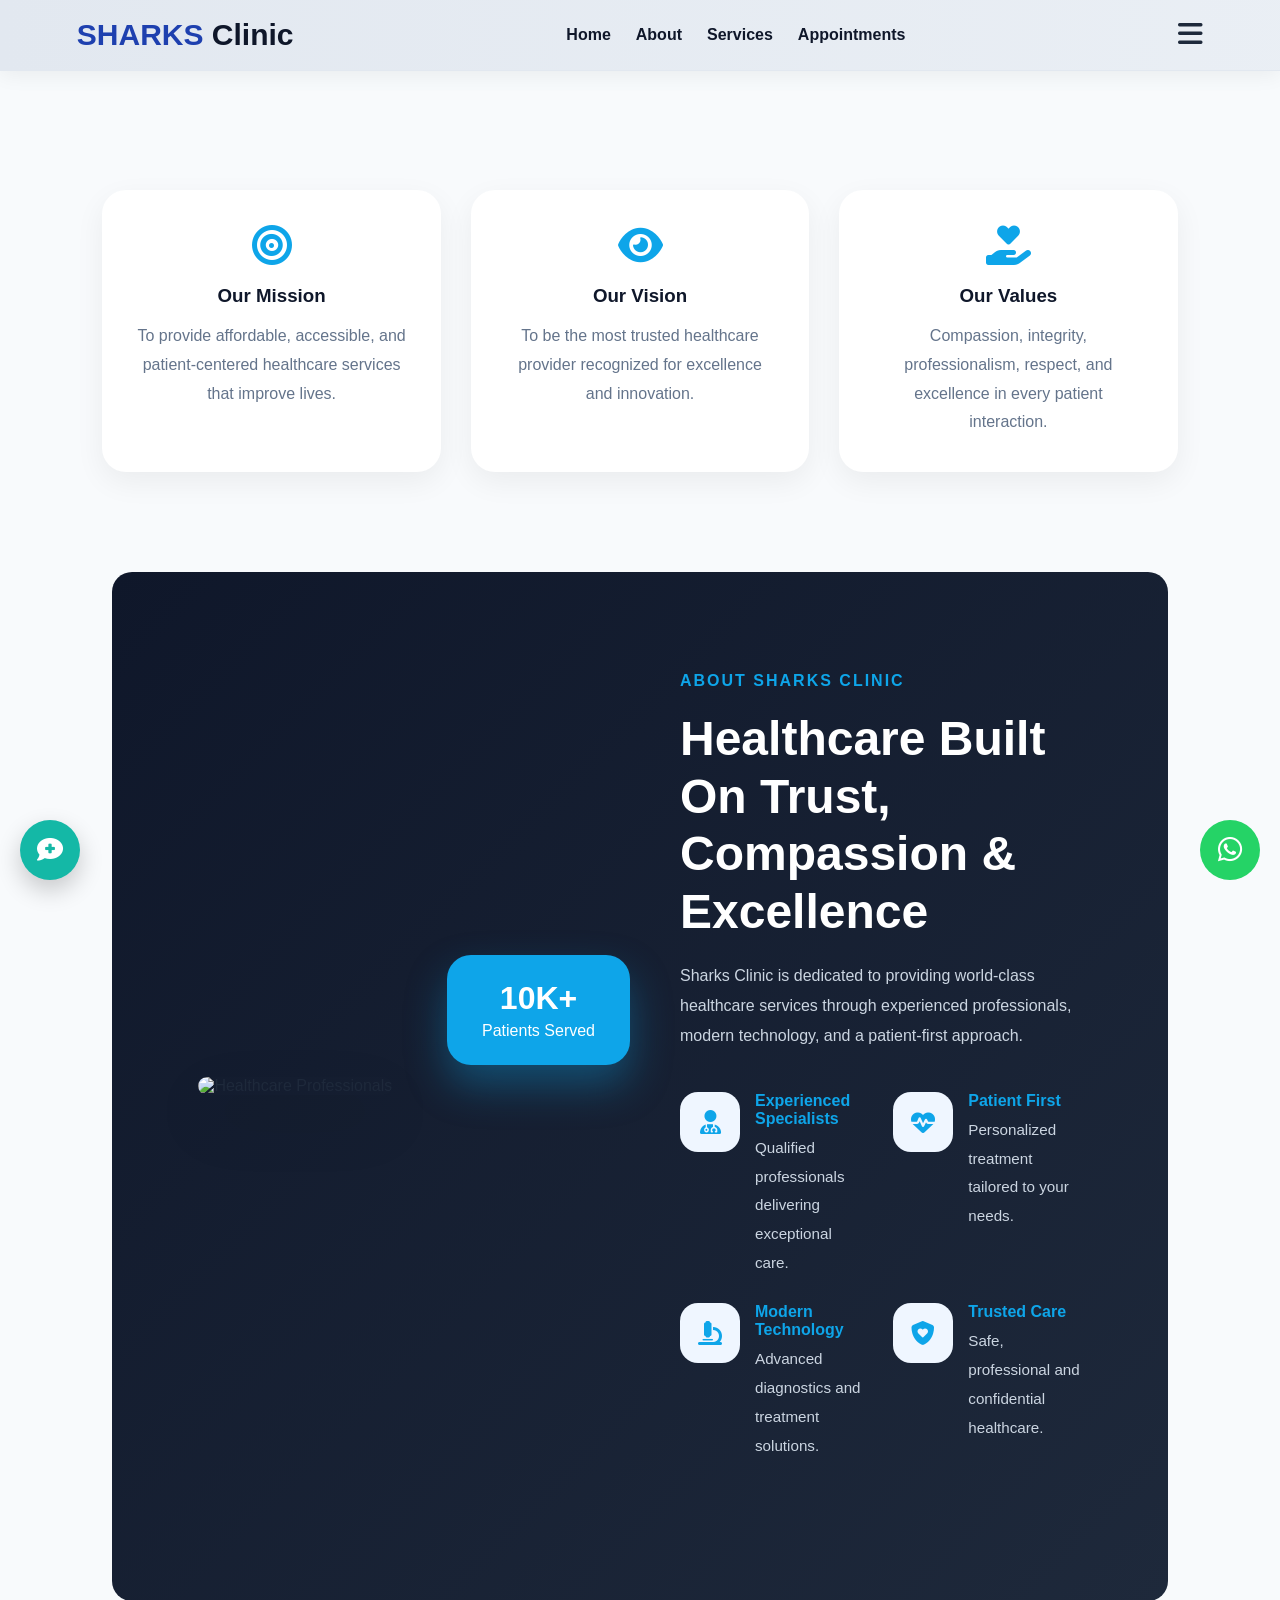
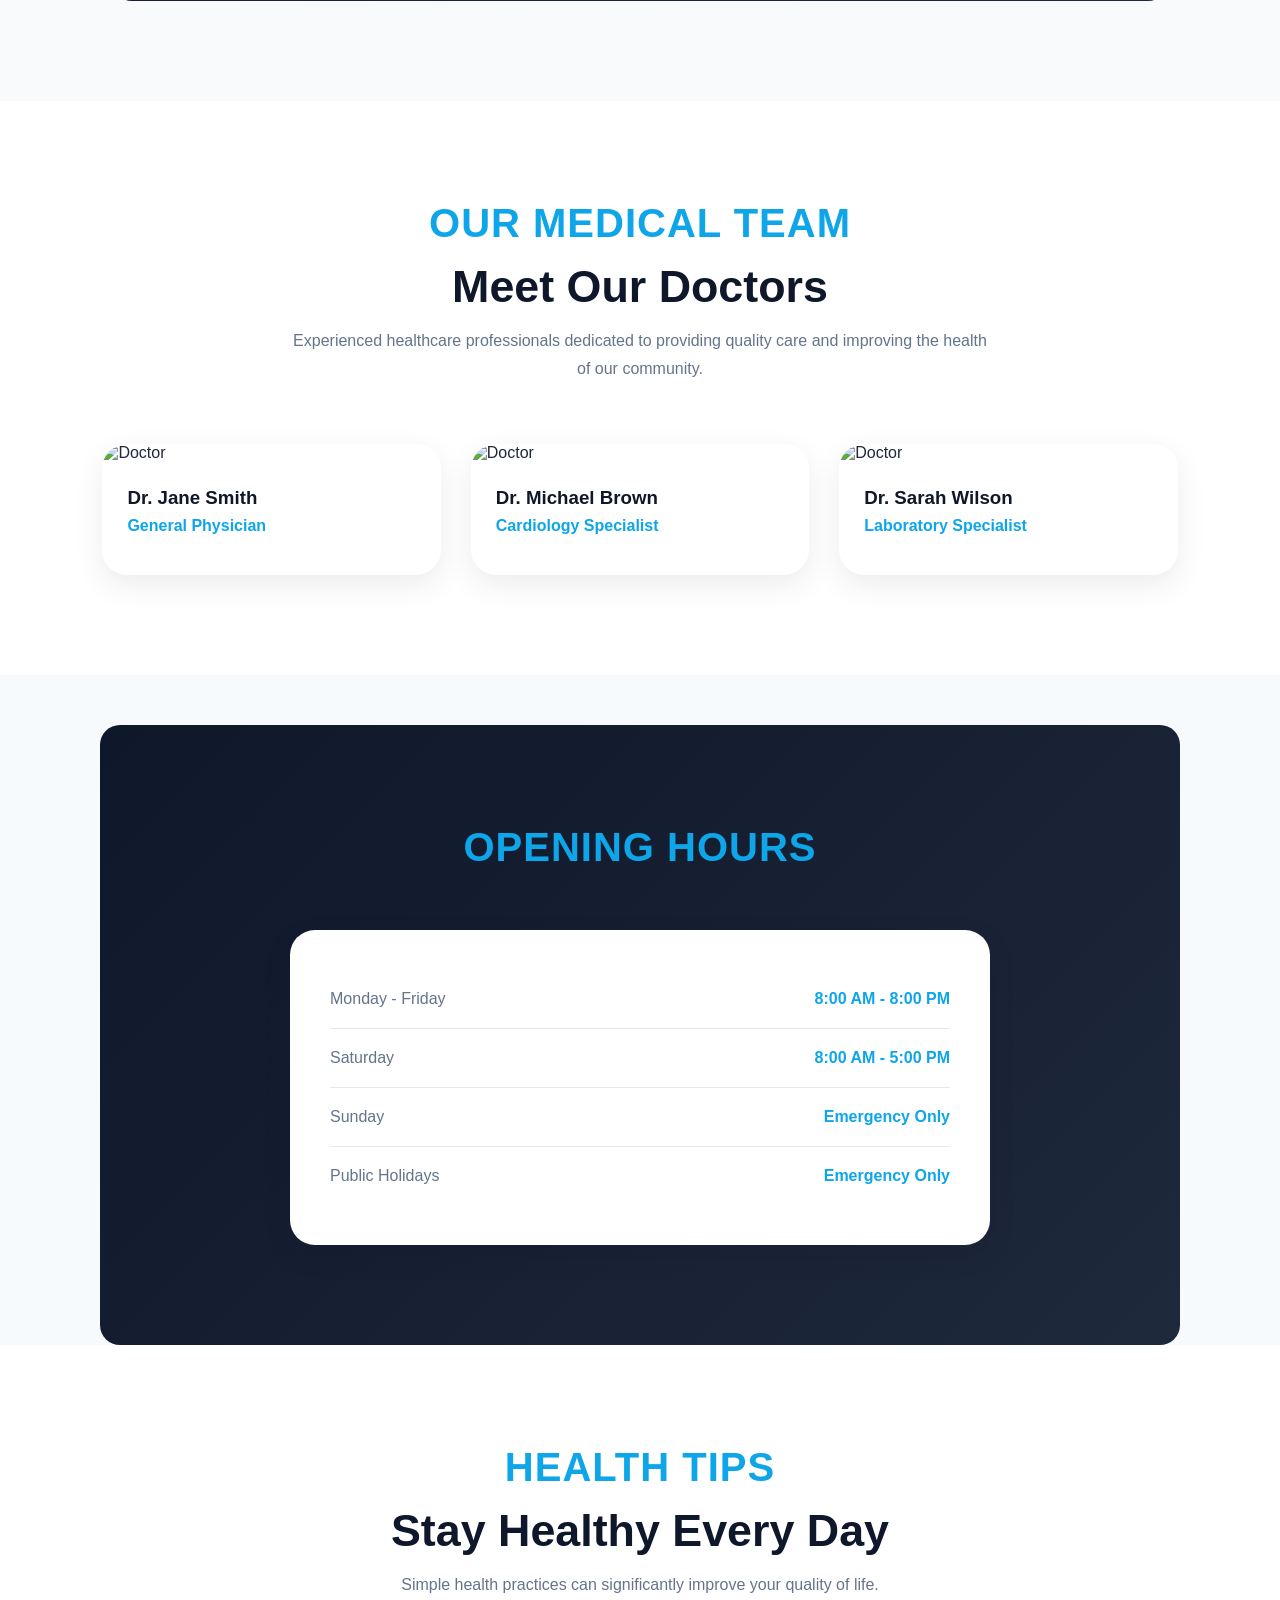
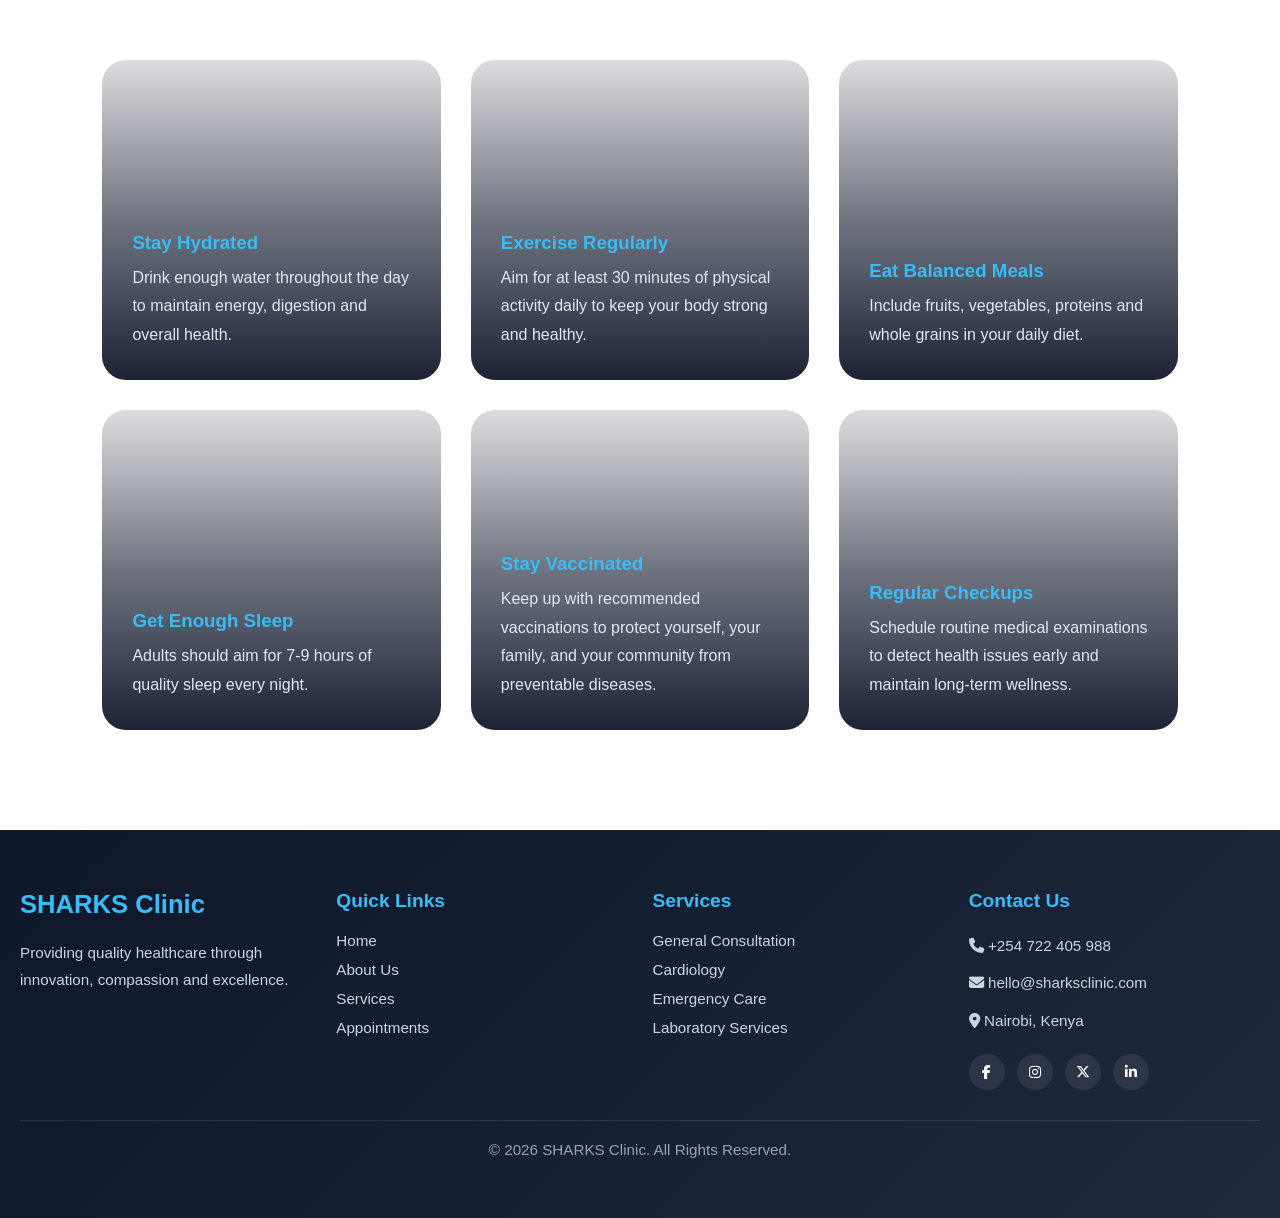
==== about.html @ d49aeee7 "initial commit" ====
<!DOCTYPE html>
<html lang="en">
  <head>
  <meta charset="UTF-8">
  <meta name="viewport" content="width=device-width, initial-scale=1.0">

  <title>About US</title>

  <link rel="stylesheet"
  href="https://cdnjs.cloudflare.com/ajax/libs/font-awesome/6.5.1/css/all.min.css">
  <link rel="stylesheet"
  href="https://fonts.googleapis.com/css2?family=Material+Symbols+Outlined:opsz,wght,FILL,GRAD@24,400,0,0">
  <link rel="stylesheet" href="styles/about-main.css">
  <link rel="stylesheet" href="styles/header.css">
  <link rel="stylesheet" href="styles/general.css">
  <link rel="stylesheet" href="styles/footer.css">
  </head>
  <body>
<div id="header"></div>
    <section class="about-section-main">
          <div class="about-cards">

        <div class="about-card">
            <i class="fa-solid fa-bullseye"></i>
            <h3>Our Mission</h3>
            <p>
                To provide affordable, accessible, and patient-centered
                healthcare services that improve lives.
            </p>
        </div>

        <div class="about-card">
            <i class="fa-solid fa-eye"></i>
            <h3>Our Vision</h3>
            <p>
                To be the most trusted healthcare provider recognized for
                excellence and innovation.
            </p>
        </div>

        <div class="about-card">
            <i class="fa-solid fa-hand-holding-heart"></i>
            <h3>Our Values</h3>
            <p>
                Compassion, integrity, professionalism, respect,
                and excellence in every patient interaction.
            </p>
        </div>

    </div>


       <section class="about-section">

    <div class="about-container">

        <div class="about-image">

            <img src="https://images.unsplash.com/photo-1584515933487-779824d29309?auto=format&fit=crop&w=1200&q=80"
             alt="Healthcare Professionals">

            <div class="experience-card">
                <h3>10K+</h3>
                <span>Patients Served</span>
            </div>

        </div>

        <div class="about-content">

            <span class="about-tag">
                ABOUT SHARKS CLINIC
            </span>

            <h2>
                Healthcare Built On Trust, Compassion & Excellence
            </h2>

            <p>
                Sharks Clinic is dedicated to providing world-class healthcare
                services through experienced professionals, modern technology,
                and a patient-first approach.
            </p>

            <div class="about-grid">

                <div class="about-item">
                    <i class="fa-solid fa-user-doctor"></i>
                    <div>
                        <h4>Experienced Specialists</h4>
                        <p>Qualified professionals delivering exceptional care.</p>
                    </div>
                </div>

                <div class="about-item">
                    <i class="fa-solid fa-heart-pulse"></i>
                    <div>
                        <h4>Patient First</h4>
                        <p>Personalized treatment tailored to your needs.</p>
                    </div>
                </div>

                <div class="about-item">
                    <i class="fa-solid fa-microscope"></i>
                    <div>
                        <h4>Modern Technology</h4>
                        <p>Advanced diagnostics and treatment solutions.</p>
                    </div>
                </div>

                <div class="about-item">
                    <i class="fa-solid fa-shield-heart"></i>
                    <div>
                        <h4>Trusted Care</h4>
                        <p>Safe, professional and confidential healthcare.</p>
                    </div>
                </div>

            </div>

        </div>

    </div>

</section>

      
</section>

    <section class="doctors-section">

    <div class="section-header">
        <span class="section-tag">OUR MEDICAL TEAM</span>
        <h2>Meet Our Doctors</h2>
        <p>
            Experienced healthcare professionals dedicated to providing
            quality care and improving the health of our community.
        </p>
    </div>

    <div class="doctor-grid">

        <div class="doctor-card">
            <img src="https://images.unsplash.com/photo-1559839734-2b71ea197ec2?w=800" alt="Doctor">

            <div class="doctor-info">
                <h3>Dr. Jane Smith</h3>
                <span>General Physician</span>
            </div>
        </div>

        <div class="doctor-card">
            <img src="https://images.unsplash.com/photo-1612349317150-e413f6a5b16d?w=800" alt="Doctor">

            <div class="doctor-info">
                <h3>Dr. Michael Brown</h3>
                <span>Cardiology Specialist</span>
            </div>
        </div>

        <div class="doctor-card">
            <img src="https://images.unsplash.com/photo-1594824476967-48c8b964273f?w=800" alt="Doctor">

            <div class="doctor-info">
                <h3>Dr. Sarah Wilson</h3>
                <span>Laboratory Specialist</span>
            </div>
        </div>

    </div>

    </section>

        <section class="working-hours">

    <div class="section-header">
        <span class="section-tag">OPENING HOURS</span>
        
    </div>

    <div class="hours-card">

        <div class="hour-row">
            <span>Monday - Friday</span>
            <strong>8:00 AM - 8:00 PM</strong>
        </div>

        <div class="hour-row">
            <span>Saturday</span>
            <strong>8:00 AM - 5:00 PM</strong>
        </div>

        <div class="hour-row">
            <span>Sunday</span>
            <strong>Emergency Only</strong>
        </div>

        <div class="hour-row">
            <span>Public Holidays</span>
            <strong>Emergency Only</strong>
        </div>

    </div>

    </section>


<section class="health-tips">

    <div class="section-header">
        <span class="section-tag">HEALTH TIPS</span>
        <h2>Stay Healthy Every Day</h2>

        <p>
            Simple health practices can significantly improve your quality of life.
        </p>
    </div>

    <div class="tips-grid">

        <div class="tip-card">
          <div class="tip-content">
            <h3>Stay Hydrated</h3>

            <p>
                Drink enough water throughout the day to maintain energy,
                digestion and overall health.
            </p>
                 </div>
        </div>

        <div class="tip-card">
          <div class="tip-content">
            <h3>Exercise Regularly</h3>

            <p>
                Aim for at least 30 minutes of physical activity daily
                to keep your body strong and healthy.
            </p> 
               </div>
        </div>

        <div class="tip-card">
          <div class="tip-content">
            <h3>Eat Balanced Meals</h3>

            <p>
                Include fruits, vegetables, proteins and whole grains
                in your daily diet.
            </p>
                     </div>
        </div>

        <div class="tip-card">
          <div class="tip-content">
            <h3>Get Enough Sleep</h3>

            <p>
                Adults should aim for 7-9 hours of quality sleep every night.
            </p>
                     </div>
        </div>

      <div class="tip-card">
        <div class="tip-content">

    <h3>Stay Vaccinated</h3>

    <p>
        Keep up with recommended vaccinations to protect yourself,
        your family, and your community from preventable diseases.
    </p>
                 </div>
      </div>

      <div class="tip-card">
        <div class="tip-content">

    <h3>Regular Checkups</h3>

    <p>
        Schedule routine medical examinations to detect health issues
        early and maintain long-term wellness.
    </p>
              </div>
      </div>

    </div>

</section>
    
        <div id="footer"></div>

  <script src="components/components.js"></script>

    
  </body>
</html>
---- styles/about-main.css ----
p{
  font-family:Roboto,sans-serif;
}
 
 .about-section{
   padding:100px 8%;
   background:linear-gradient(
   135deg,
   #0f172a,
   #1e293b
 );
   margin-top:100px;
   margin-left: 10px;
   margin-right: 10px;
   border-radius: 20px;
 }

.about-container{
    max-width:1200px;
    margin:auto;
    display:grid;
    grid-template-columns:1fr 1fr;
    gap:80px;
    align-items:center;
}

.about-image{
    position:relative;
}

.about-image img{
    width:100%;
    height:650px;
    object-fit:cover;
    border-radius:30px;
    box-shadow:
    0 25px 60px rgba(0,0,0,.12);
}

.experience-card{
    position:absolute;
    bottom:30px;
    right:-30px;
    background:#0ea5e9;
    color:white;
    padding:25px 35px;
    border-radius:24px;
    text-align:center;
    box-shadow:
    0 20px 40px rgba(14,165,233,.35);
}

.experience-card h3{
    font-size:2rem;
    margin-bottom:5px;
}

.about-tag{
    color:#0ea5e9;
    font-weight:700;
    letter-spacing:2px;
}

.about-content h2{
    font-size:3rem;
    line-height:1.2;
    color: #fff;
    margin:20px 0;
}

.about-content p{
    color:#cbd5e1;
    line-height:1.9;
}

.about-grid{
    display:grid;
    grid-template-columns:repeat(2,1fr);
    gap:25px;

    margin:40px 0;
}

.about-item{
    display:flex;
    gap:15px;
}

.about-item i{
    width:60px;
    height:60px;
    background:#eff6ff;
    color:#0ea5e9;
    border-radius:18px;
    display:flex;
    justify-content:center;
    align-items:center;
    font-size:24px;
    flex-shrink:0;
}

.about-item h4{
    color:#0ea5e9;
    margin-bottom:6px;
}

.about-item p{
    font-size:.95rem;
}

.about-btn{
    display:inline-block;
    padding:16px 34px;
    border-radius:50px;
    background:
    linear-gradient(
        135deg,
        #0ea5e9,
        #14b8a6
    );
    color:white;
    text-decoration:none;
    font-weight:600;
}

@media(max-width:900px){

    .about-container{
        grid-template-columns:1fr;
    }

    .about-image img{
        height:450px;
    }

    .experience-card{
        right:20px;
    }

    .about-grid{
        grid-template-columns:1fr;
    }

    .about-content h2{
        font-size:2.2rem;
    }
}

.about-section-main{
    padding:100px 8%;
    background:#f8fafc;
}

.about-cards{
    display:grid;
    grid-template-columns:repeat(auto-fit,minmax(280px,1fr));
    gap:30px;
    margin-bottom: 100px;
}

.about-card{
    background:white;
    padding:35px;
    border-radius:24px;
    text-align:center;
    box-shadow:0 10px 30px rgba(0,0,0,.06);
    transition:.3s;
}

.about-card:hover{
    transform:translateY(-10px);
    box-shadow:0 20px 40px rgba(14,165,233,.15);
}

.about-card i{
    font-size:2.5rem;
    color:#0ea5e9;
    margin-bottom:20px;
}

.about-card h3{
    margin-bottom:15px;
    color:#0f172a;
}

.about-card p{
    color:#64748b;
    line-height:1.8;
}

@media(max-width:900px){

    .about-container{
        grid-template-columns:1fr;
    }

    .about-content h2{
        font-size:2.2rem;
    }

    .about-image img{
        height:350px;
    }
}

.doctors-section{
    padding:100px 8%;
    background:white;
}

.section-header{
    text-align:center;
    margin-bottom:60px;
}

.section-tag{
    color:#0ea5e9;
    font-weight:700;
    letter-spacing:1px;
}

.section-header h2{
    font-size:2.8rem;
    margin:15px 0;
    color:#0f172a;
}

.section-header p{
    color:#64748b;
    max-width:700px;
    margin:auto;
    line-height:1.8;
}

.doctor-grid{
    display:grid;
    grid-template-columns:repeat(auto-fit,minmax(300px,1fr));
    gap:30px;
}

.doctor-card{
    background:#fff;
    border-radius:25px;
    overflow:hidden;
    box-shadow:0 10px 30px rgba(0,0,0,.08);
    transition:.3s;
}

.doctor-card:hover{
    transform:translateY(-10px);
}

.doctor-card img{
    width:100%;
    height:350px;
    object-fit:cover;
}

.doctor-info{
    padding:25px;
}

.doctor-info h3{
    color:#0f172a;
    margin-bottom:8px;
}

.doctor-info span{
    color:#0ea5e9;
    font-weight:600;
    display:block;
    margin-bottom:15px;
}

.doctor-info p{
    color:#64748b;
    line-height:1.8;
}

@media(max-width:768px){

    .section-header h2{
        font-size:2rem;
    }

    .doctor-card img{
        height:300px;
    }
}


.working-hours{
    padding:100px 8%;
    background:linear-gradient(
    135deg,
    #0f172a,
    #1e293b
 );
   margin-top:50px;
   margin-left: 100px;
   margin-right: 100px;
   border-radius: 20px;
}

.section-tag{
    font-size: 2.5rem;
}

.hours-card{
    max-width:700px;
    margin:auto;
    background:white;
    border-radius:25px;
    padding:40px;
    box-shadow:0 10px 30px rgba(0,0,0,.08);
}

.hour-row{
    display:flex;
    justify-content:space-between;
    padding:20px 0;
    border-bottom:1px solid #e2e8f0;
}

.hour-row:last-child{
    border-bottom:none;
}

.hour-row span{
    color:#64748b;
}

.hour-row strong{
    color:#0ea5e9;
}

.health-tips{
    padding:100px 8%;
    background:white;
}

.tips-grid{
    display:grid;
    grid-template-columns:repeat(auto-fit,minmax(250px,1fr));
    gap:30px;
}

.tip-card{
    position:relative;
    min-height:320px;
    border-radius:24px;
    overflow:hidden;
    background-size:cover;
    background-position:center;
    display:flex;
    align-items:flex-end;
    transition:.4s ease;
}

.tip-card:hover{
    transform:translateY(-10px);
}

.tip-card::before{
    content:"";
    position:absolute;
    inset:0;
    background:linear-gradient(
        to top,
        rgba(15,23,42,.95) 0%,
        rgba(15,23,42,.6) 50%,
        rgba(15,23,42,.15) 100%
    );
}

.tip-card i{
    font-size:2.5rem;
    color:#0ea5e9;
    margin-bottom:20px;
}

.tip-card h3{
    margin-bottom:15px;
    color:#0f172a;
}

.tip-card p{
    color:#64748b;
    line-height:1.8;
}

.tip-content{
    position:relative;
    z-index:2;
    padding:30px;
}

.tip-content i{
    font-size:2.2rem;
    color:#38bdf8;
    margin-bottom:15px;
}

.tip-content h3{
    color:#38bdf8;
    margin-bottom:10px;
}

.tip-content p{
    color:#e2e8f0;
    line-height:1.8;
}

.tip-card:nth-child(1){
    background-image:url('https://images.unsplash.com/photo-1559839734-2b71ea197ec2?w=1200');
}

.tip-card:nth-child(2){
    background-image:url('https://images.unsplash.com/photo-1518611012118-696072aa579a?w=1200');
}

.tip-card:nth-child(3){
    background-image:url('https://images.unsplash.com/photo-1490645935967-10de6ba17061?w=1200');
}

.tip-card:nth-child(4){
    background-image:url('https://images.unsplash.com/photo-1511296265581-c2450046447d?w=1200');
}

.tip-card:nth-child(5){
    background-image:url('https://images.unsplash.com/photo-1603398938378-e54eab446dde?w=1200');
}

.tip-card:nth-child(6){
    background-image:url('https://images.unsplash.com/photo-1584515933487-779824d29309?w=1200');
}
---- styles/header.css ----
.top-bar {
   background:#0f172a;
   color:#fff;
   padding:12px 6%;
   display:flex;
   justify-content:space-between;
   flex-wrap:wrap;
 }
 
 .top-bar a{
   text-decoration: none;
   color: inherit;
}
 
  .navbar {
   display: flex;
   justify-content: space-between;
   align-items: center;
   padding: 18px 6%;
   position: fixed;
   top: 0;
   left: 0;
   width: 100%;
   z-index: 1000;
   background: linear-gradient(270deg, #ffffff, #f1f5f9, #e2e8f0);
   background-size: 400% 400%;
   animation: softMove 18s ease infinite;
   box-shadow: 0 4px 20px rgba(0,0,0,0.06);
   border-bottom: 1px solid #e2e8f0;
}
 
 @keyframes softMove {
  0%{
    background-position: 0% 50%;
  }
  50%{
    background-position: 100% 50%;
  }
  100%{
    background-position: 0% 50%;
  }
 }

 .logo {
   font-size:30px;
   font-weight:800;
   color:#1E40AF;
 }
 .logo span {
   color:#0f172a;
 }
 
 .nav-links {
   display:flex;
   gap:25px;
   list-style:none;
 }
 
 .nav-links a {
   text-decoration:none;
   color:#0f172a;
   font-weight:600;
 }
 
 .nav-btn {
   background: linear-gradient(
   to right,
   #2563eb,
   #14b8a6);
   transition:.3s;
   padding:12px 22px;
   border-radius:30px;
   color:#fff;
   text-decoration:none;
 }
 
 .hamburger {
   display:none;
   font-size:28px;
   cursor:pointer;
 }
---- styles/general.css ----
*{
 margin:0;
 padding:0;
 box-sizing:border-box;
 font-family:Roboto,sans-serif;
 }

html{
  scroll-behavior:smooth;
}

 body {
   background:#f7fafc;
   color:#1e293b;
   padding-top: 90px; /* adjust to your navbar height */
 }

  @media(max-width:900px){

  .nav-links{
    position:absolute;
    top:100%;
    left:-100%;
    width:100%;
    background:#fff;
    flex-direction:column;
    padding:20px;
    transition:.4s;
  }

  .hero-content{
    top:20%;
    left:5%;
    right:20%;
    max-width:none;
    transform:translateY(-50%);
  }

  }

  .glass{
    padding:24px;
    border-radius:20px;
  }

  .glass h1{
    font-size:1.9rem;
    line-height:1.2;
  }

  .nav-links.active{
    left:0;
  }

  .hamburger{
    display:block;
  }

  .nav-btn{
    display:none;
  }
---- styles/footer.css ----
p{
  font-family:Roboto, sans-serif;
}

.whatsapp {
   position:fixed;
   bottom:20px;
   right:20px;background:#25D366;
   color:#fff;
   width:60px;
   height:60px;
   border-radius:50%;
   display:flex;
   align-items:center;
   justify-content:center;
   font-size:28px;
   text-decoration:none;
   z-index: 3;
 }
 
 .feedback-btn{
  position:fixed;
  bottom:20px; /* above WhatsApp */
  left:20px;
  width:60px;
  height:60px;
  border-radius:50%;
  background:#14B8A6;
  color:#fff;
  display:flex;
  align-items:center;
  justify-content:center;
  font-size:26px;
  text-decoration:none;
  box-shadow:0 10px 25px rgba(0,0,0,0.2);
  transition:0.3s;
  z-index: 3;
 }

 .feedback-btn:hover{
  transform:scale(1.1);
  background:#0F766E;
 }

.footer{
  background:
  linear-gradient(
  135deg,
  #0f172a,
  #1e293b);
  color:white;
  padding:60px 20px;
}

.footer-grid{
  display:grid;
  grid-template-columns:
  repeat(auto-fit,minmax(250px,1fr));
  gap:25px;
  margin-bottom:30px;
}

.footer-col span{
  color: #38bdf8;
}

.footer-col h2{
  font-size:1.6rem;
  margin-bottom:20px;
  color: #38bdf8;
}

.footer-col h3{
  margin-bottom:20px;
  color:#38bdf8;
  font-size:1.2rem;
}

.footer-col p{
  color:#cbd5e1;
  line-height:1.8;
  margin-bottom:10px;
}

.footer-col ul{
  list-style:none;
}

.footer-col ul li{
  margin-bottom:12px;
  color:#cbd5e1;
}

.footer-col ul li a{
  color:#cbd5e1;
  text-decoration:none;
  transition:.3s;
}

.footer-col ul li a:hover{
  color:#38bdf8;
}

.socials{
  display:flex;
  gap:12px;
  margin-top:20px;
}

.socials a{
  width:36px;
  height: 36px;
  font-size: 14px;
  display:flex;
  align-items:center;
  justify-content:center;
  border-radius:50%;
  background:
  rgba(255,255,255,.08);
  color:white;
  text-decoration:none;
  transition:.3s;
}

.socials a:hover{
  background:#0ea5e9;
  transform:translateY(-3px);
}

.footer-bottom{
  border-top:
  1px solid rgba(255,255,255,.1);
  padding-top:20px;
  text-align:center;
}

.footer-bottom p{
  color:#94a3b8;
}

.footer-col p,
.footer-col ul li,
.footer-bottom p{
  font-size:0.95rem;
}
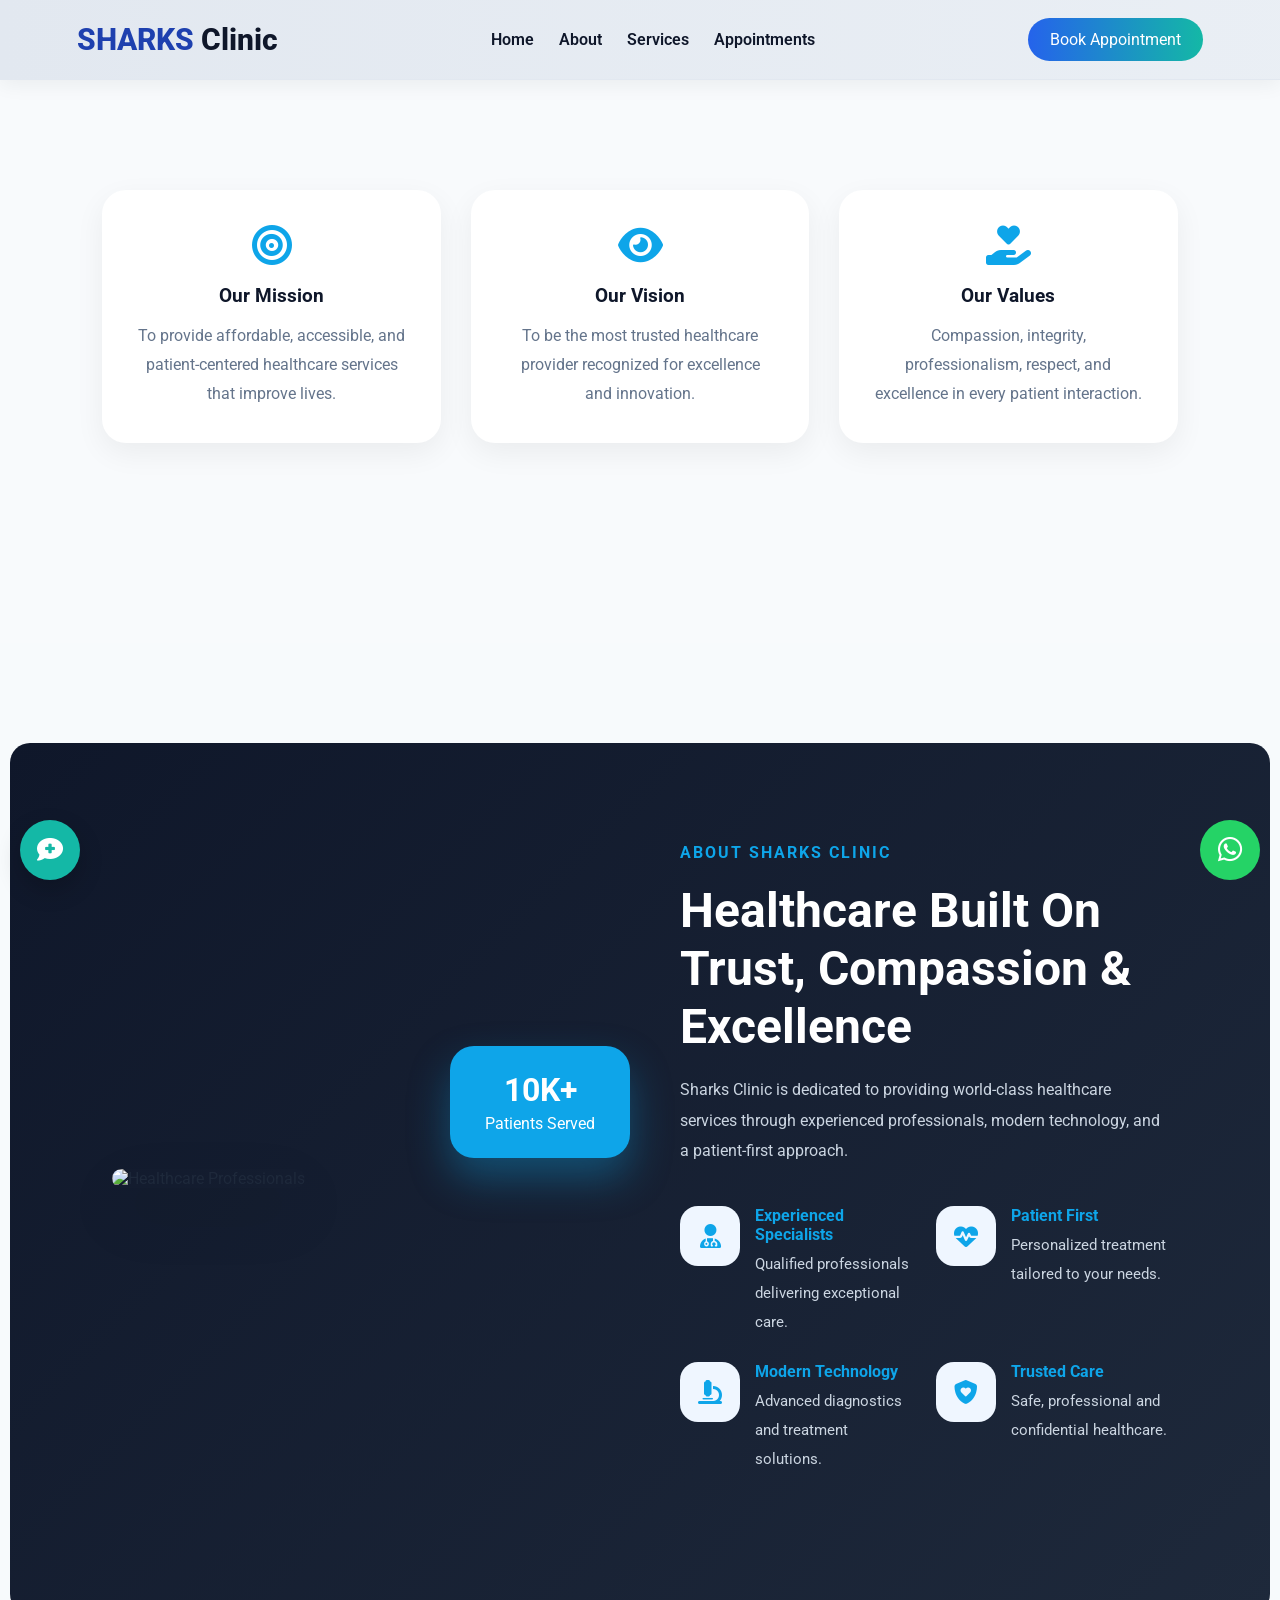
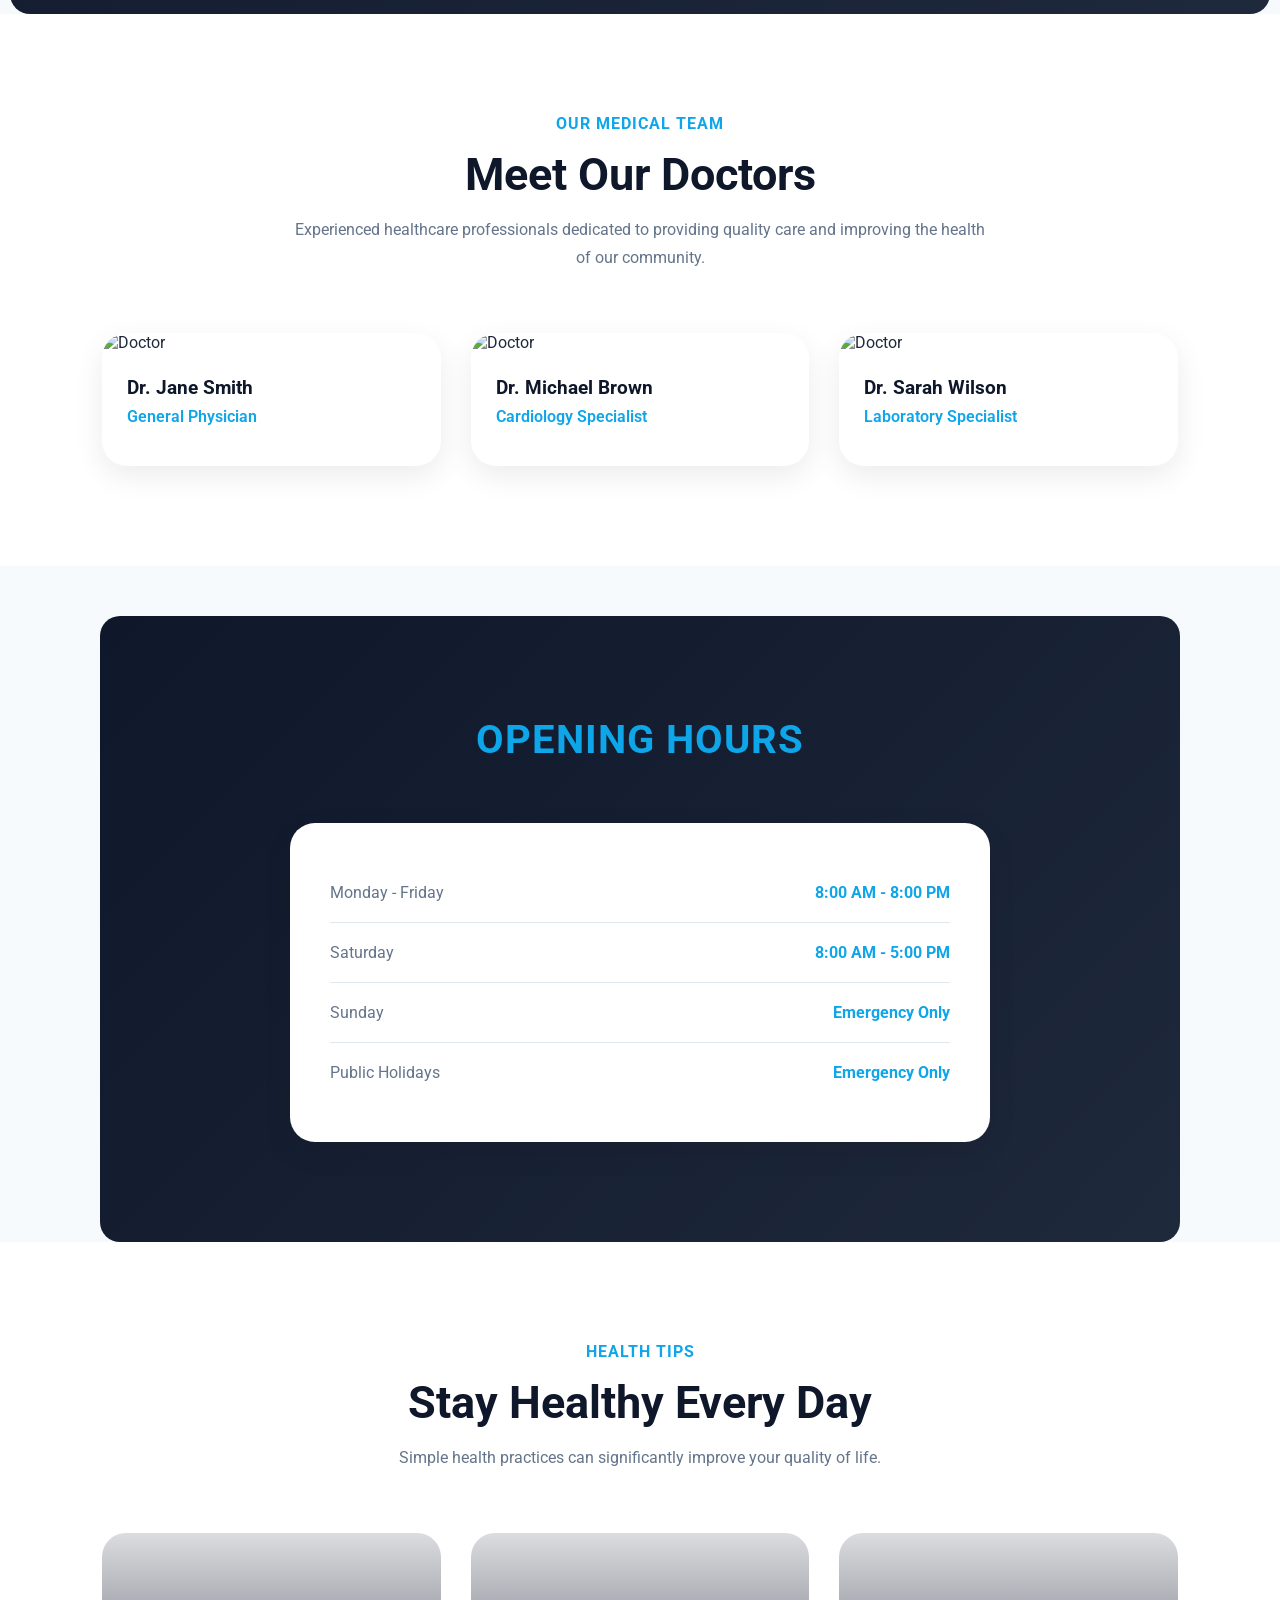
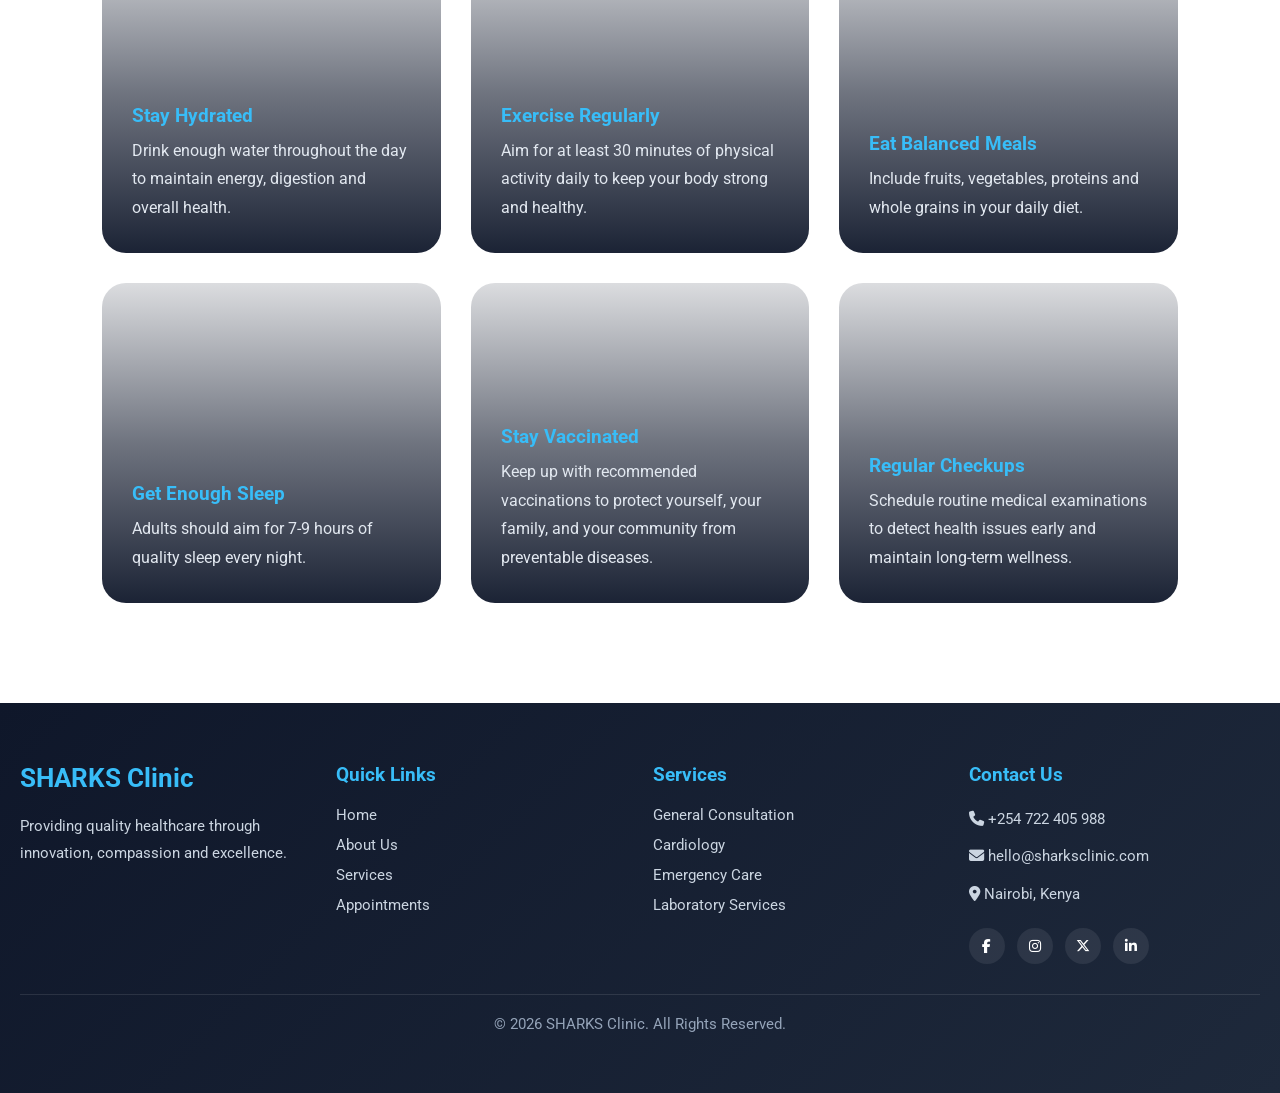
==== commit f9ad6e74: "Fix about page section structure and add Roboto font links" ====
--- a/about.html
+++ b/about.html
@@ -6,6 +6,7 @@
 
   <title>About US</title>
 
+  <link href="https://fonts.googleapis.com/css2?family=Roboto:ital,wght@0,100..900;1,100..900&display=swap" rel="stylesheet">
   <link rel="stylesheet"
   href="https://cdnjs.cloudflare.com/ajax/libs/font-awesome/6.5.1/css/all.min.css">
   <link rel="stylesheet"
@@ -48,7 +49,7 @@
         </div>
 
     </div>
-
+</section>
 
        <section class="about-section">
 
@@ -124,8 +125,6 @@
 
 </section>
 
-      
-</section>
 
     <section class="doctors-section">
 
--- a/styles/about-main.css
+++ b/styles/about-main.css
@@ -302,8 +302,34 @@
    border-radius: 20px;
 }
 
-.section-tag{
+@media(max-width:1024px){
+    .working-hours{
+        margin-left: 40px;
+        margin-right: 40px;
+    }
+}
+
+@media(max-width:768px){
+    .working-hours{
+        margin-left: 15px;
+        margin-right: 15px;
+        padding: 60px 5%;
+    }
+
+    .hours-card{
+        padding: 25px;
+    }
+}
+
+.working-hours .section-tag{
     font-size: 2.5rem;
+    display: block;
+}
+
+@media(max-width:480px){
+    .working-hours .section-tag{
+        font-size: 1.8rem;
+    }
 }
 
 .hours-card{
--- a/styles/header.css
+++ b/styles/header.css
@@ -1,3 +1,6 @@
+html {
+  scroll-behavior: smooth;
+}
 
 .top-bar {
    background:#0f172a;
@@ -79,4 +82,4 @@
    display:none;
    font-size:28px;
    cursor:pointer;
- }+ }
--- a/styles/general.css
+++ b/styles/general.css
@@ -15,7 +15,7 @@
    padding-top: 90px; /* adjust to your navbar height */
  }
 
-  @media(max-width:900px){
+@media(max-width:900px){
 
   .nav-links{
     position:absolute;
@@ -29,13 +29,11 @@
   }
 
   .hero-content{
-    top:20%;
+    top:50%;
     left:5%;
-    right:20%;
+    right:5%;
     max-width:none;
     transform:translateY(-50%);
-  }
-
   }
 
   .glass{
@@ -60,6 +58,33 @@
     display:none;
   }
 
+}
 
+@media(max-width:480px){
 
- +  .glass{
+    padding:18px;
+  }
+
+  .glass h1{
+    font-size:1.5rem;
+  }
+
+  .glass p{
+    font-size:.9rem;
+    line-height:1.5;
+  }
+
+  .btns a{
+    padding:12px 18px;
+    font-size:.9rem;
+  }
+
+  .navbar{
+    padding:14px 4%;
+  }
+
+  .logo{
+    font-size:22px;
+  }
+}
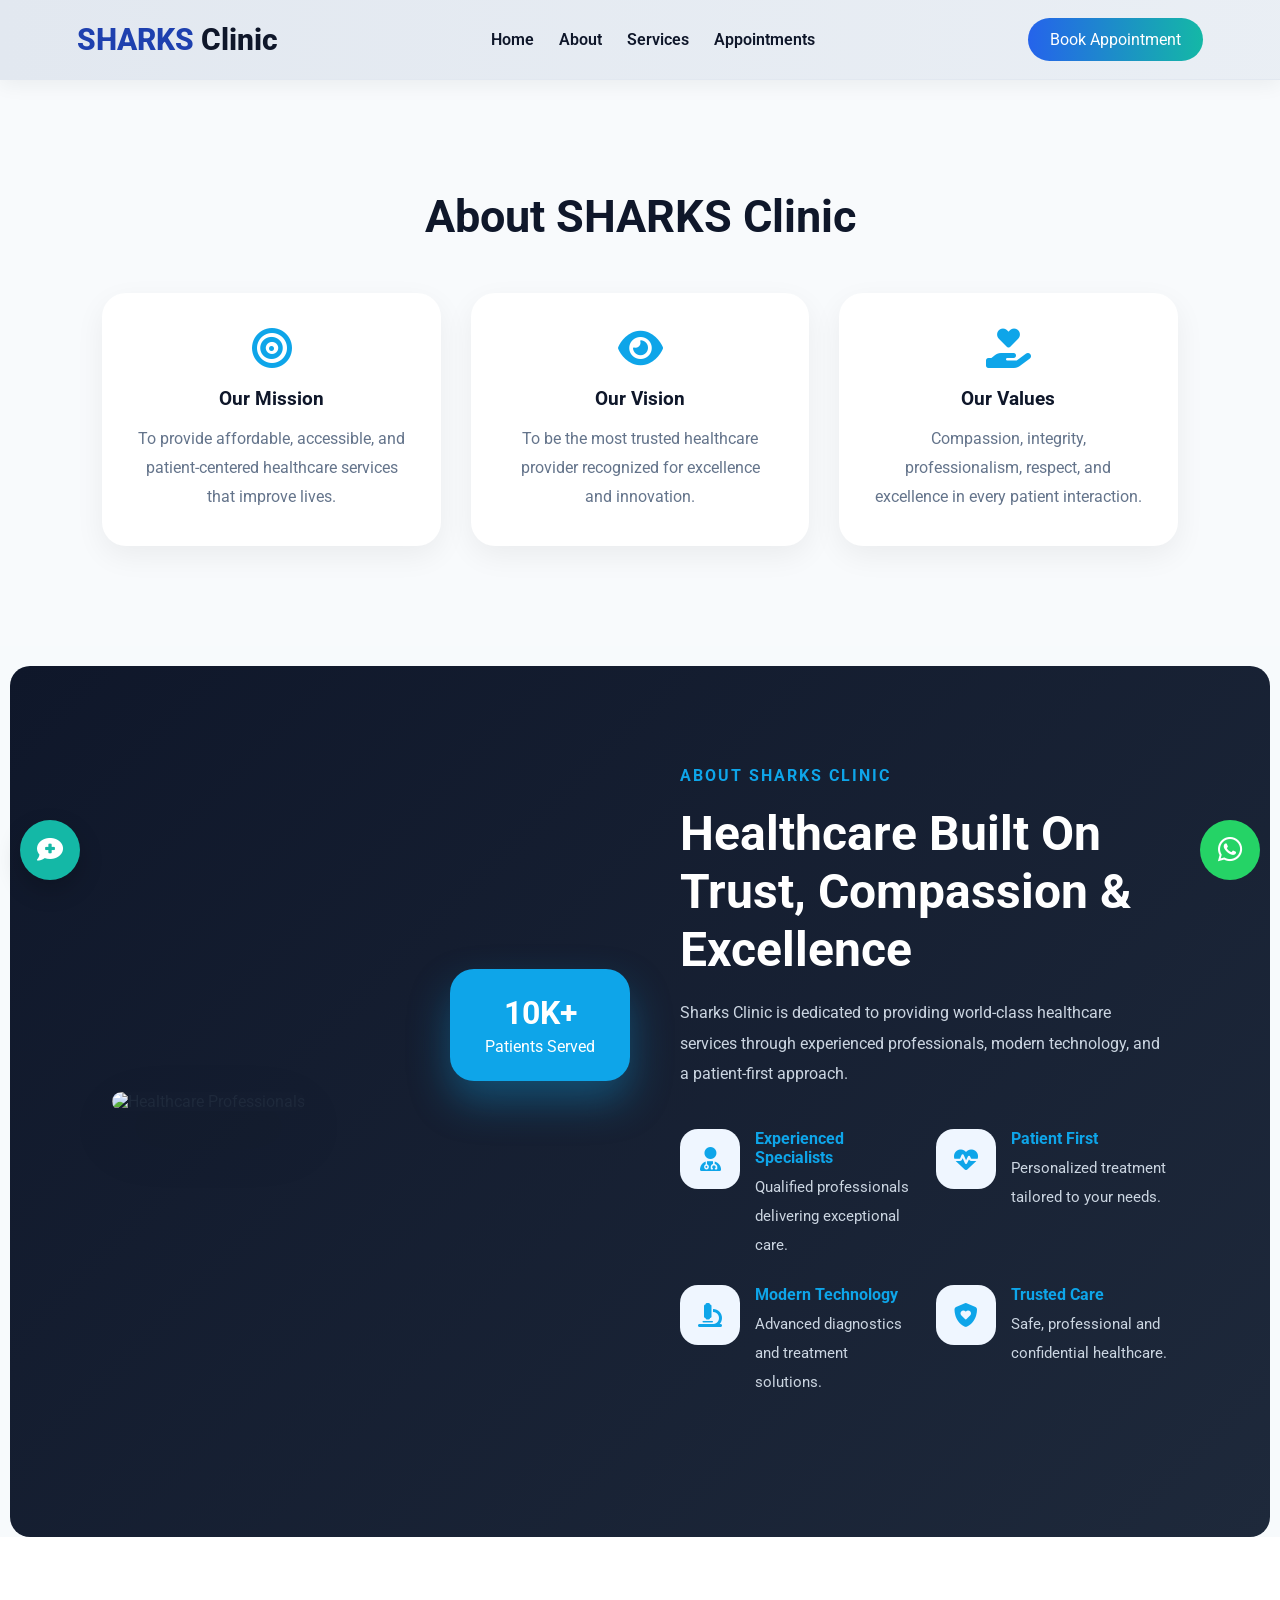
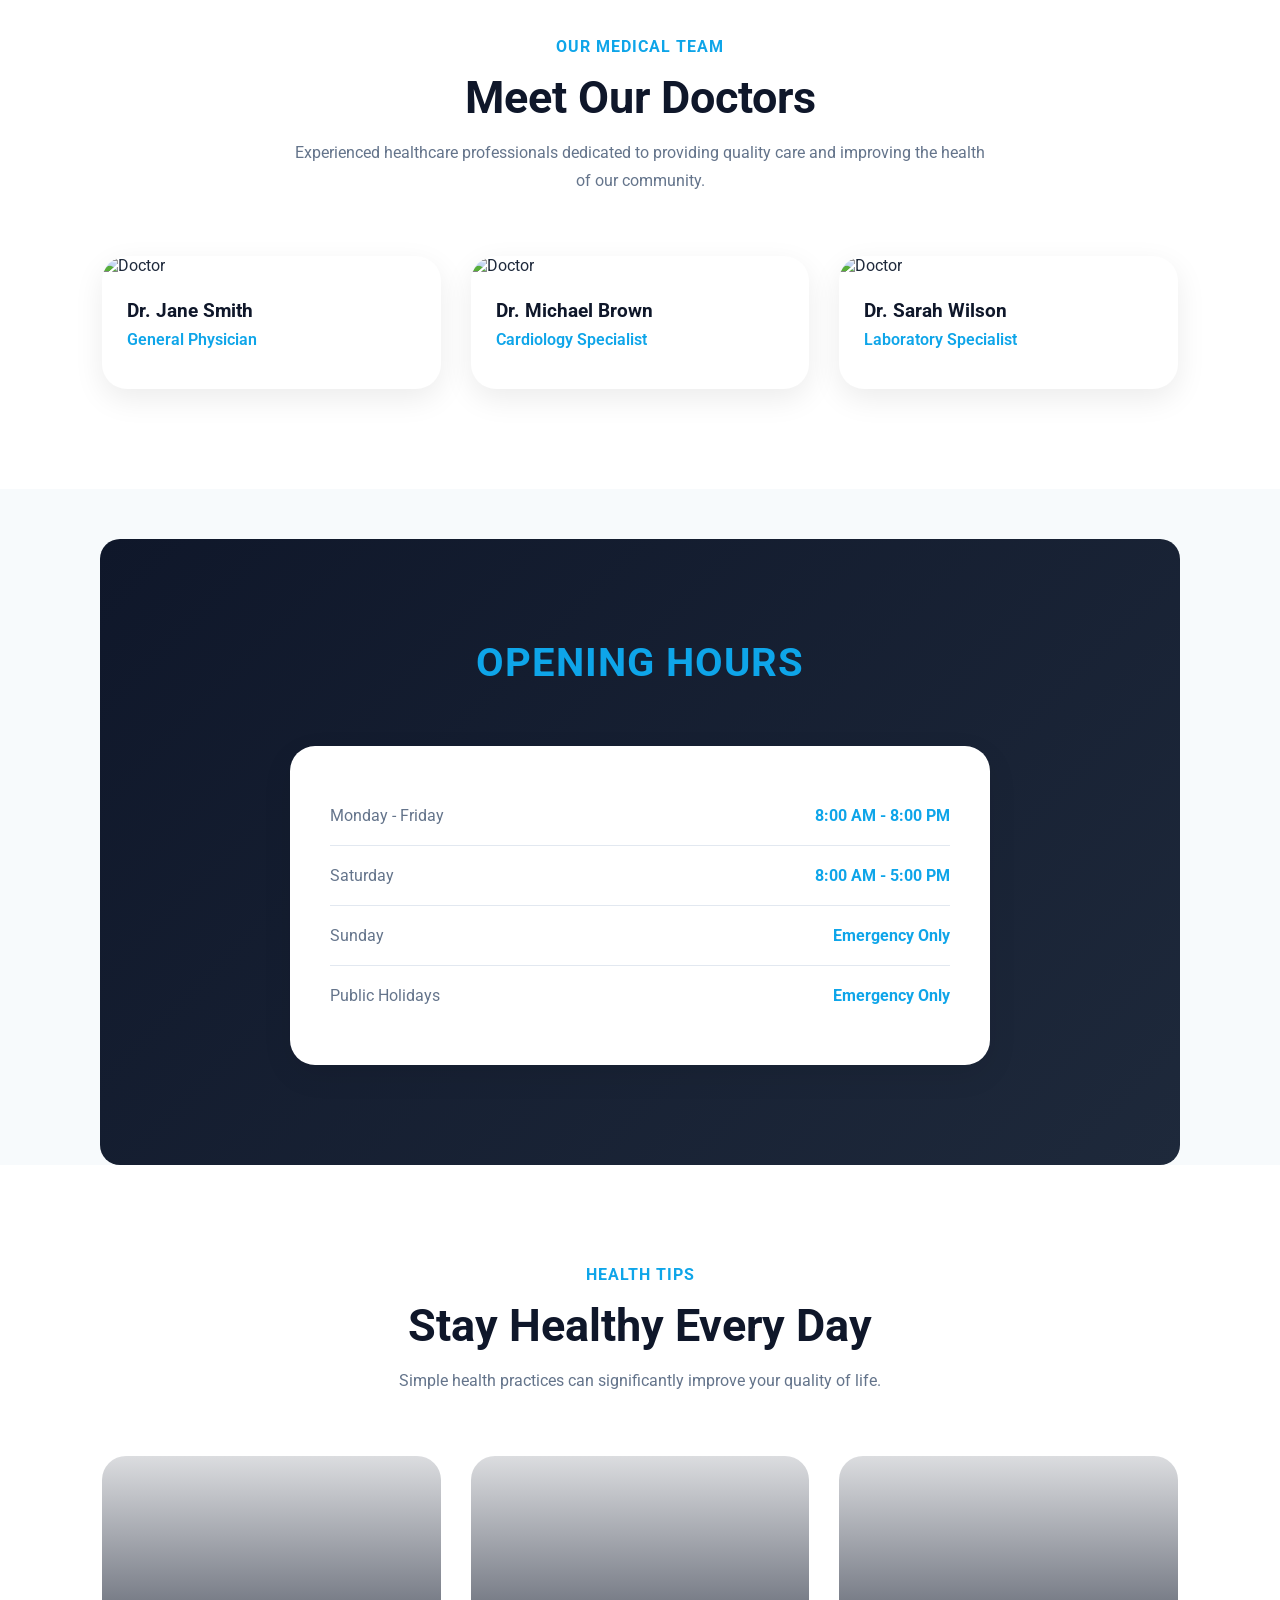
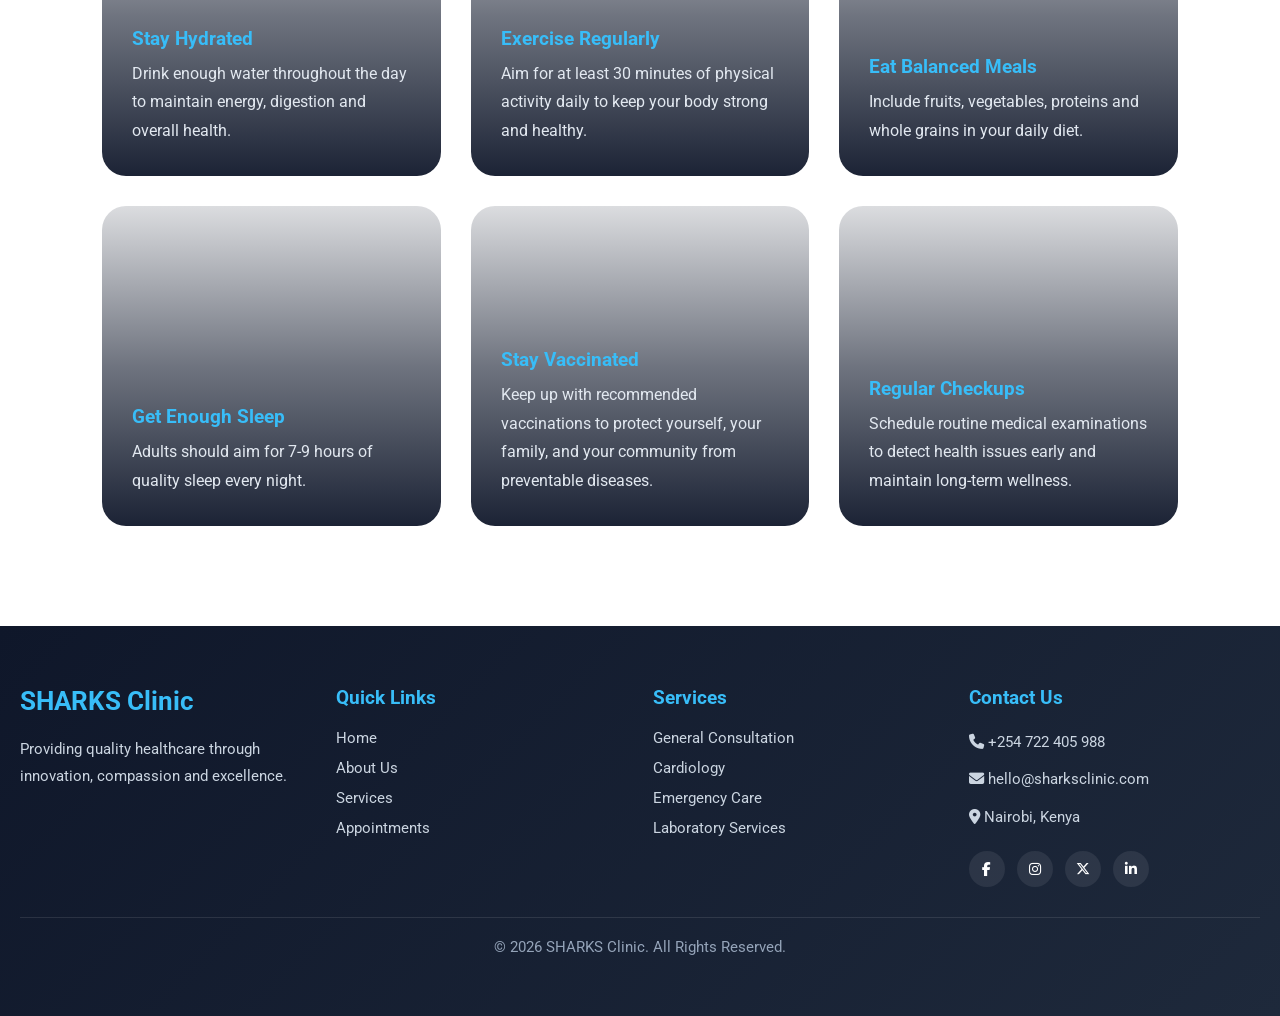
==== commit dc9471a8: "Fix radio button layout on mobile feedback form" ====
--- a/about.html
+++ b/about.html
@@ -9,8 +9,6 @@
   <link href="https://fonts.googleapis.com/css2?family=Roboto:ital,wght@0,100..900;1,100..900&display=swap" rel="stylesheet">
   <link rel="stylesheet"
   href="https://cdnjs.cloudflare.com/ajax/libs/font-awesome/6.5.1/css/all.min.css">
-  <link rel="stylesheet"
-  href="https://fonts.googleapis.com/css2?family=Material+Symbols+Outlined:opsz,wght,FILL,GRAD@24,400,0,0">
   <link rel="stylesheet" href="styles/about-main.css">
   <link rel="stylesheet" href="styles/header.css">
   <link rel="stylesheet" href="styles/general.css">
@@ -18,7 +16,9 @@
   </head>
   <body>
 <div id="header"></div>
+<main>
     <section class="about-section-main">
+          <h1 class="about-page-title">About SHARKS Clinic</h1>
           <div class="about-cards">
 
         <div class="about-card">
@@ -288,6 +288,8 @@
 
 </section>
     
+</main>
+
         <div id="footer"></div>
 
   <script src="components/components.js"></script>
--- a/styles/about-main.css
+++ b/styles/about-main.css
@@ -9,7 +9,7 @@
    #0f172a,
    #1e293b
  );
-   margin-top:100px;
+   margin-top:20px;
    margin-left: 10px;
    margin-right: 10px;
    border-radius: 20px;
@@ -130,7 +130,7 @@
     }
 
     .about-image img{
-        height:450px;
+        height:350px;
     }
 
     .experience-card{
@@ -149,13 +149,32 @@
 .about-section-main{
     padding:100px 8%;
     background:#f8fafc;
+}
+
+.about-page-title{
+    text-align:center;
+    font-size:2.8rem;
+    color:#0f172a;
+    margin-bottom:50px;
+}
+
+@media(max-width:900px){
+    .about-page-title{
+        font-size:2rem;
+        margin-bottom:30px;
+    }
+}
+
+@media(max-width:900px){
+    .about-section-main{
+        padding:40px 5% 60px 5%;
+    }
 }
 
 .about-cards{
     display:grid;
     grid-template-columns:repeat(auto-fit,minmax(280px,1fr));
     gap:30px;
-    margin-bottom: 100px;
 }
 
 .about-card{
@@ -186,21 +205,6 @@
 .about-card p{
     color:#64748b;
     line-height:1.8;
-}
-
-@media(max-width:900px){
-
-    .about-container{
-        grid-template-columns:1fr;
-    }
-
-    .about-content h2{
-        font-size:2.2rem;
-    }
-
-    .about-image img{
-        height:350px;
-    }
 }
 
 .doctors-section{
--- a/styles/header.css
+++ b/styles/header.css
@@ -2,20 +2,6 @@
   scroll-behavior: smooth;
 }
 
-.top-bar {
-   background:#0f172a;
-   color:#fff;
-   padding:12px 6%;
-   display:flex;
-   justify-content:space-between;
-   flex-wrap:wrap;
- }
- 
- .top-bar a{
-   text-decoration: none;
-   color: inherit;
-}
- 
   .navbar {
    display: flex;
    justify-content: space-between;
--- a/styles/general.css
+++ b/styles/general.css
@@ -16,6 +16,10 @@
  }
 
 @media(max-width:900px){
+
+  body{
+    padding-top: 70px;
+  }
 
   .nav-links{
     position:absolute;
--- a/styles/footer.css
+++ b/styles/footer.css
@@ -20,8 +20,8 @@
  
  .feedback-btn{
   position:fixed;
-  bottom:20px; /* above WhatsApp */
-  left:20px;
+  bottom:20px;
+  left:20px; /* opposite corner from WhatsApp button */
   width:60px;
   height:60px;
   border-radius:50%;
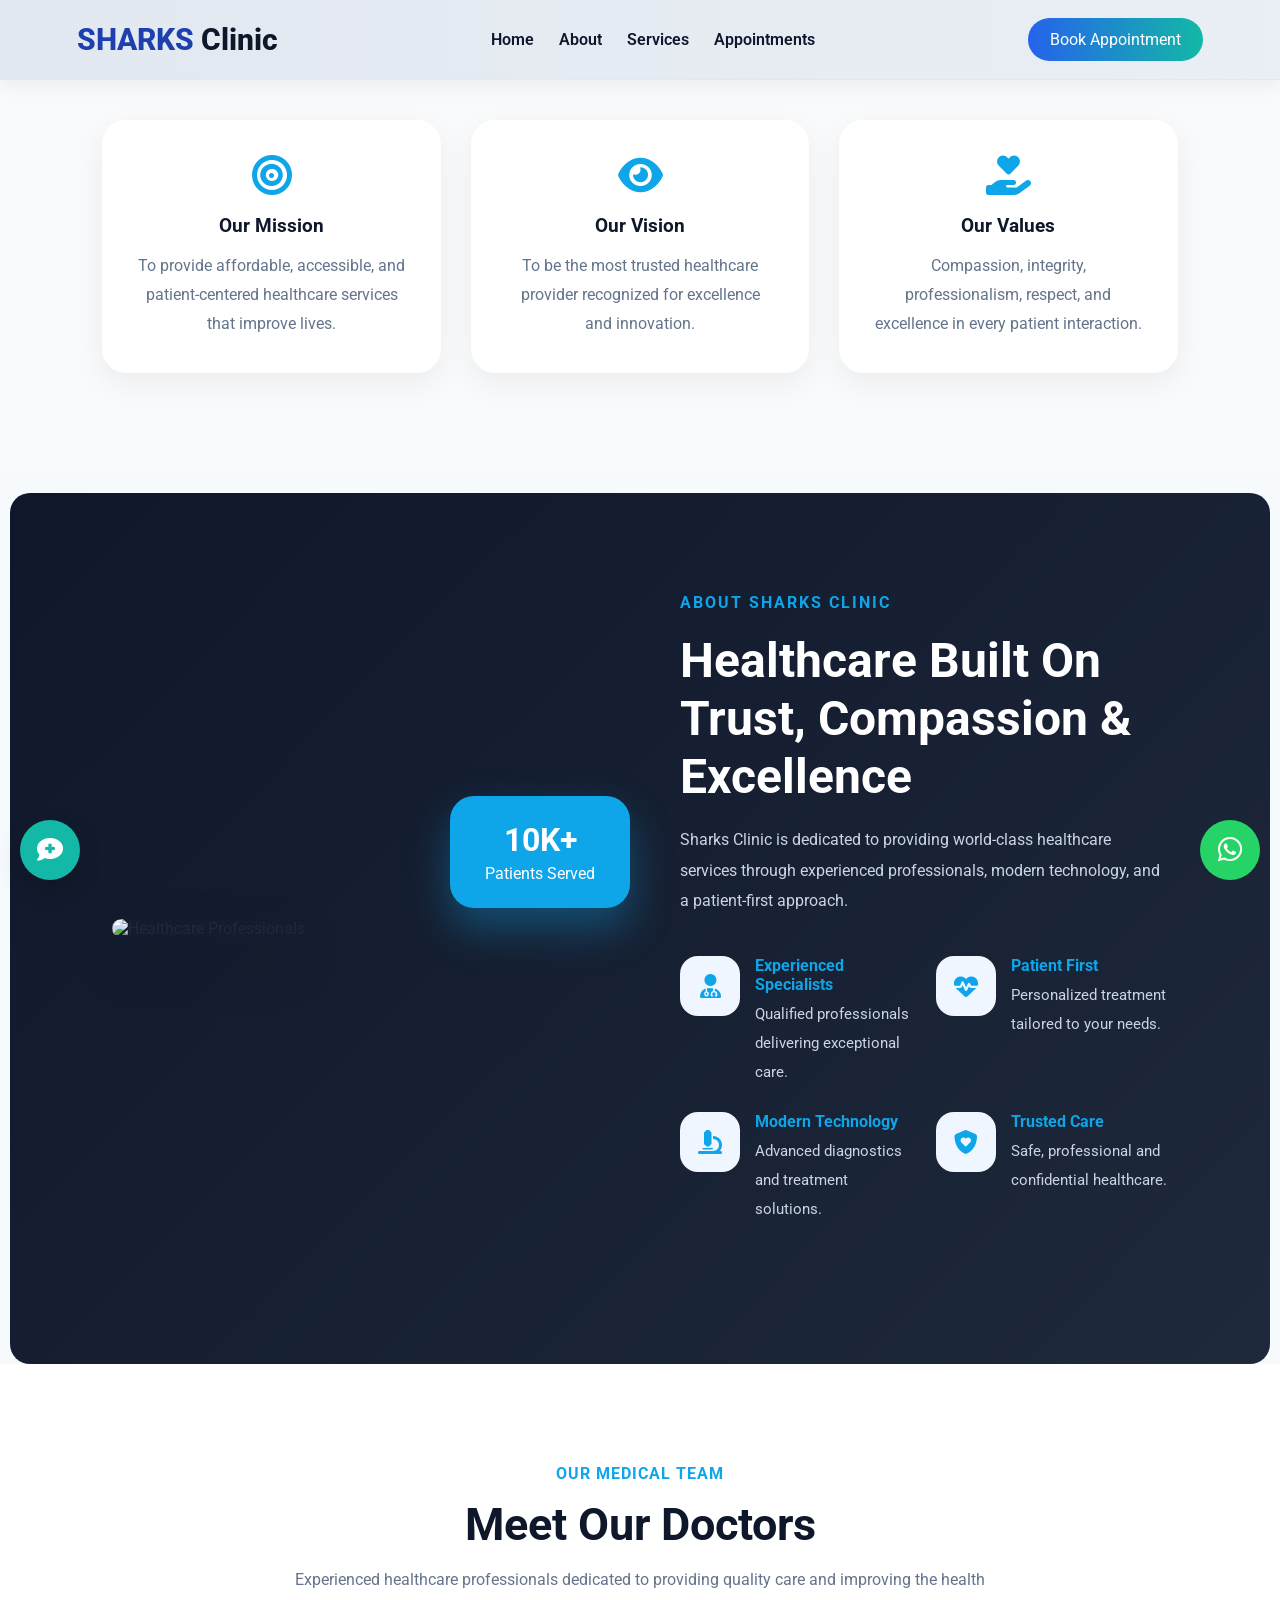
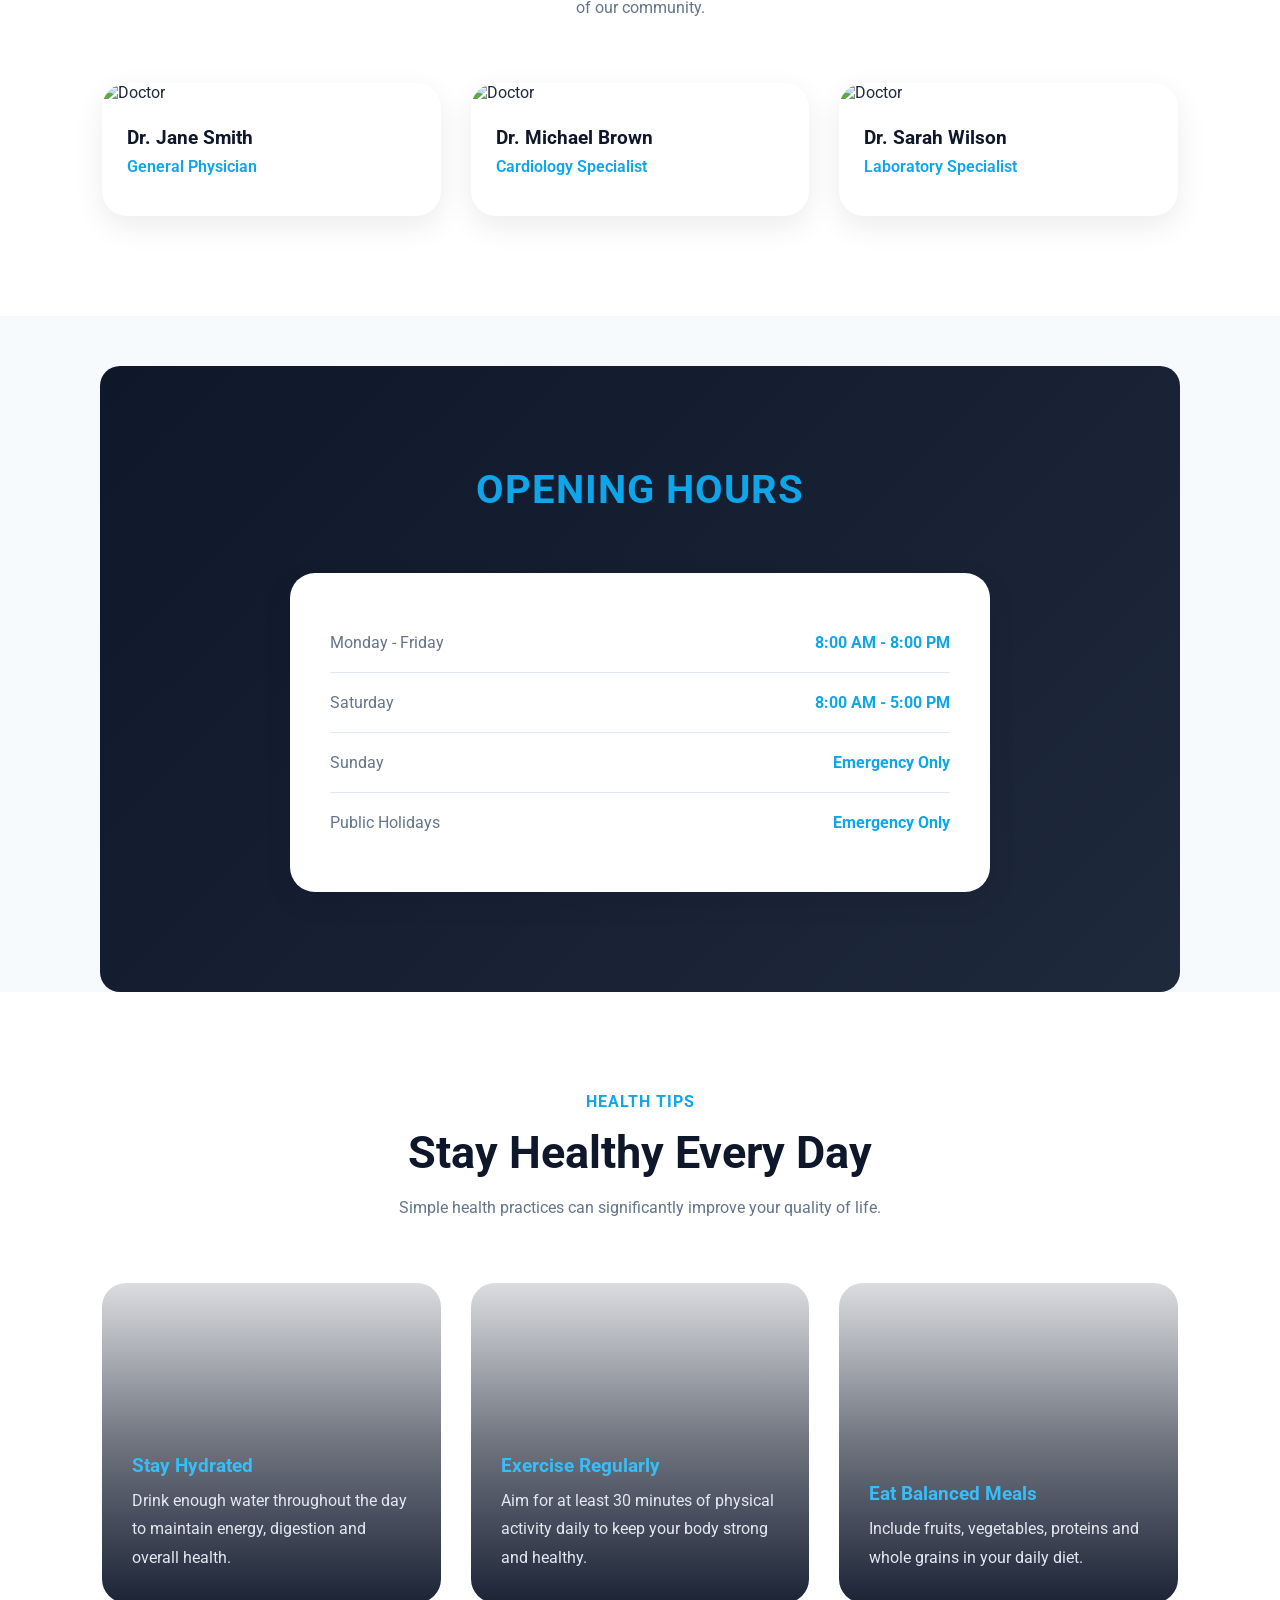
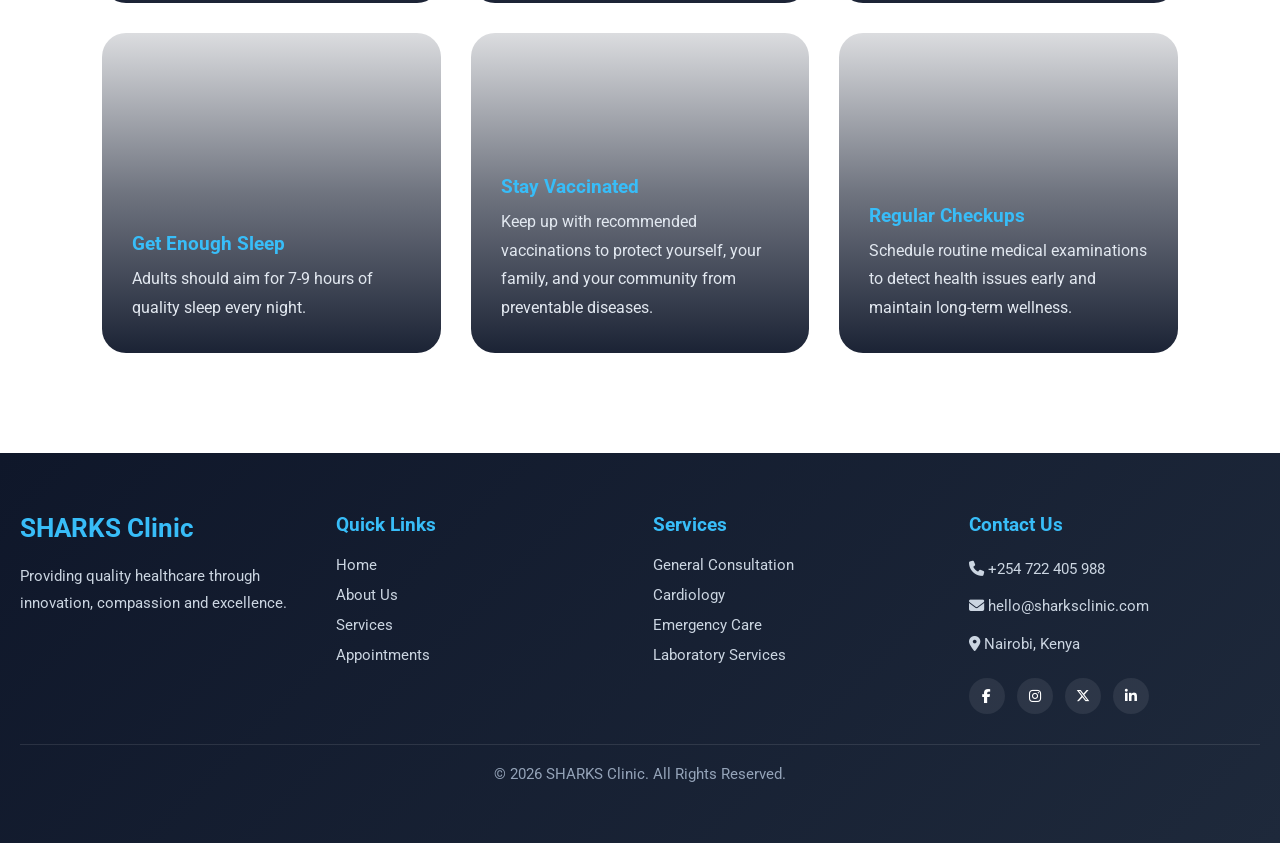
==== commit 03901f79: "Fix oversized radio button styling on feedback form" ====
--- a/about.html
+++ b/about.html
@@ -9,6 +9,8 @@
   <link href="https://fonts.googleapis.com/css2?family=Roboto:ital,wght@0,100..900;1,100..900&display=swap" rel="stylesheet">
   <link rel="stylesheet"
   href="https://cdnjs.cloudflare.com/ajax/libs/font-awesome/6.5.1/css/all.min.css">
+  <link rel="stylesheet"
+  href="https://fonts.googleapis.com/css2?family=Material+Symbols+Outlined:opsz,wght,FILL,GRAD@24,400,0,0">
   <link rel="stylesheet" href="styles/about-main.css">
   <link rel="stylesheet" href="styles/header.css">
   <link rel="stylesheet" href="styles/general.css">
@@ -16,9 +18,7 @@
   </head>
   <body>
 <div id="header"></div>
-<main>
     <section class="about-section-main">
-          <h1 class="about-page-title">About SHARKS Clinic</h1>
           <div class="about-cards">
 
         <div class="about-card">
@@ -288,8 +288,6 @@
 
 </section>
     
-</main>
-
         <div id="footer"></div>
 
   <script src="components/components.js"></script>
--- a/styles/about-main.css
+++ b/styles/about-main.css
@@ -130,7 +130,7 @@
     }
 
     .about-image img{
-        height:350px;
+        height:450px;
     }
 
     .experience-card{
@@ -147,28 +147,8 @@
 }
 
 .about-section-main{
-    padding:100px 8%;
+    padding:30px 8% 100px;
     background:#f8fafc;
-}
-
-.about-page-title{
-    text-align:center;
-    font-size:2.8rem;
-    color:#0f172a;
-    margin-bottom:50px;
-}
-
-@media(max-width:900px){
-    .about-page-title{
-        font-size:2rem;
-        margin-bottom:30px;
-    }
-}
-
-@media(max-width:900px){
-    .about-section-main{
-        padding:40px 5% 60px 5%;
-    }
 }
 
 .about-cards{
@@ -205,6 +185,21 @@
 .about-card p{
     color:#64748b;
     line-height:1.8;
+}
+
+@media(max-width:900px){
+
+    .about-container{
+        grid-template-columns:1fr;
+    }
+
+    .about-content h2{
+        font-size:2.2rem;
+    }
+
+    .about-image img{
+        height:350px;
+    }
 }
 
 .doctors-section{
--- a/styles/header.css
+++ b/styles/header.css
@@ -2,6 +2,20 @@
   scroll-behavior: smooth;
 }
 
+.top-bar {
+   background:#0f172a;
+   color:#fff;
+   padding:12px 6%;
+   display:flex;
+   justify-content:space-between;
+   flex-wrap:wrap;
+ }
+ 
+ .top-bar a{
+   text-decoration: none;
+   color: inherit;
+}
+ 
   .navbar {
    display: flex;
    justify-content: space-between;
--- a/styles/general.css
+++ b/styles/general.css
@@ -16,10 +16,6 @@
  }
 
 @media(max-width:900px){
-
-  body{
-    padding-top: 70px;
-  }
 
   .nav-links{
     position:absolute;
--- a/styles/footer.css
+++ b/styles/footer.css
@@ -20,8 +20,8 @@
  
  .feedback-btn{
   position:fixed;
-  bottom:20px;
-  left:20px; /* opposite corner from WhatsApp button */
+  bottom:20px; /* above WhatsApp */
+  left:20px;
   width:60px;
   height:60px;
   border-radius:50%;
